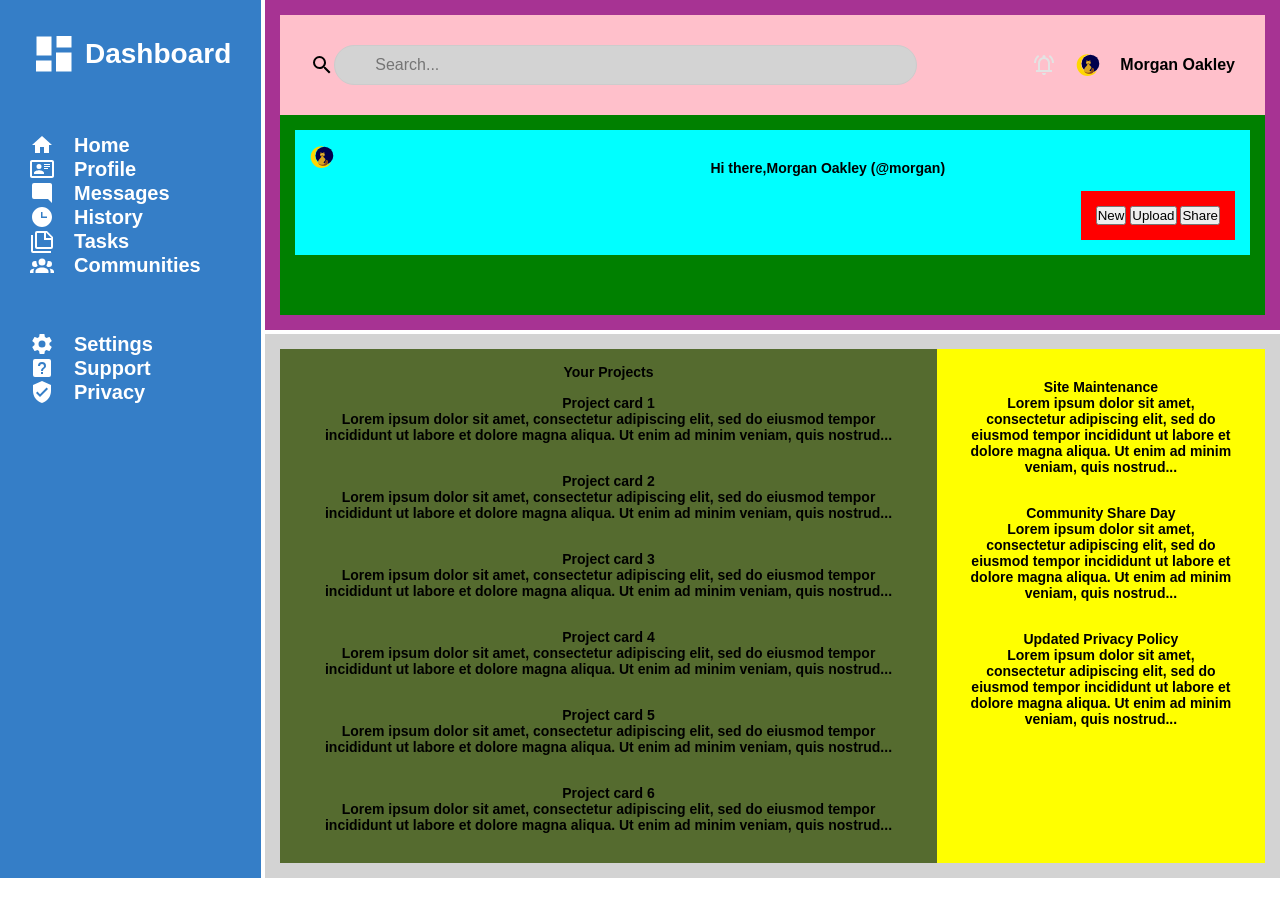
==== index.html @ 62333084 "Laying out the design with grids" ====
<!DOCTYPE html>
<html lang="en">

<head>
    <meta charset="UTF-8">
    <meta name="viewport" content="width=device-width, initial-scale=1.0">
    <title>Admin Dashboard</title>
    <link rel="stylesheet" href="style.css">
    <link rel="preconnect" href="https://fonts.googleapis.com">
    <link rel="preconnect" href="https://fonts.gstatic.com" crossorigin>
    <link href="https://fonts.googleapis.com/css2?family=Roboto:ital,wght@0,100..900;1,100..900&display=swap"
        rel="stylesheet">
</head>

<body>
    <div class="container">
        <div class="sidebar">
            <div class="sidebar-head">

                <svg class="display-icon" viewBox="0 0 24 24">
                    <path d="M13,3V9H21V3M13,21H21V11H13M3,21H11V15H3M3,13H11V3H3V13Z">
                </svg>
                <span>Dashboard</span>
            </div>

            <div class="sidebar-section1">

                <a href="#" class="icon-link">
                    <svg class="icon" viewBox=" 0 0 24 24" width="24" height="24" fill="currentColor">
                        <path d="M10,20V14H14V20H19V12H22L12,3L2,12H5V20H10Z" />
                    </svg>
                    <span>Home</span>
                </a>

                <a href="#" class="icon-link">
                    <svg class="icon" viewBox="0 0 24 24" width="24" height="24" fill="currentColor">
                        <path
                            d="M22,3H2C0.91,3.04 0.04,3.91 0,5V19C0.04,20.09 0.91,20.96 2,21H22C23.09,20.96 23.96,20.09 24,19V5C23.96,3.91 23.09,3.04 22,3M22,19H2V5H22V19M14,17V15.75C14,14.09 10.66,13.25 9,13.25C7.34,13.25 4,14.09 4,15.75V17H14M9,7A2.5,2.5 0 0,0 6.5,9.5A2.5,2.5 0 0,0 9,12A2.5,2.5 0 0,0 11.5,9.5A2.5,2.5 0 0,0 9,7M14,7V8H20V7H14M14,9V10H20V9H14M14,11V12H18V11H14" />
                    </svg>
                    <span>Profile</span>
                </a>

                <a href="#" class="icon-link">
                    <svg class="icon-link" viewBox="0 0 24 24" width="24" height="24" fill="currentColor">
                        <path d="M22,4C22,2.89 21.1,2 20,2H4A2,2 0 0,0 2,4V16A2,2 0 0,0 4,18H18L22,22V4Z" />
                    </svg>
                    <span>Messages</span>
                </a>

                <a href="#" class="icon-link">
                    <svg class="icon-link" viewBox="0 0 24 24" width="24" height="24" fill="currentColor">
                        <path
                            d="M12 2C6.5 2 2 6.5 2 12C2 17.5 6.5 22 12 22C17.5 22 22 17.5 22 12S17.5 2 12 2M17 13H11V7H12.5V11.5H17V13Z" />
                    </svg>
                    <span>History</span>
                </a>

                <a href="#" class="icon-link">
                    <svg class="icon-link" viewBox="0 0 24 24" width="24" height="24" fill="currentColor">
                        <path
                            d="M3,6V22H21V24H3A2,2 0 0,1 1,22V6H3M16,9H21.5L16,3.5V9M7,2H17L23,8V18A2,2 0 0,1 21,20H7C5.89,20 5,19.1 5,18V4A2,2 0 0,1 7,2M7,4V18H21V11H14V4H7Z" />
                    </svg>
                    <span>Tasks</span>
                </a>

                <a href="#" class="icon-link">
                    <svg class="icon-link" viewBox="0 0 24 24" width="24" height="24" fill="currentColor">
                        <path
                            d="M12,5.5A3.5,3.5 0 0,1 15.5,9A3.5,3.5 0 0,1 12,12.5A3.5,3.5 0 0,1 8.5,9A3.5,3.5 0 0,1 12,5.5M5,8C5.56,8 6.08,8.15 6.53,8.42C6.38,9.85 6.8,11.27 7.66,12.38C7.16,13.34 6.16,14 5,14A3,3 0 0,1 2,11A3,3 0 0,1 5,8M19,8A3,3 0 0,1 22,11A3,3 0 0,1 19,14C17.84,14 16.84,13.34 16.34,12.38C17.2,11.27 17.62,9.85 17.47,8.42C17.92,8.15 18.44,8 19,8M5.5,18.25C5.5,16.18 8.41,14.5 12,14.5C15.59,14.5 18.5,16.18 18.5,18.25V20H5.5V18.25M0,20V18.5C0,17.11 1.89,15.94 4.45,15.6C3.86,16.28 3.5,17.22 3.5,18.25V20H0M24,20H20.5V18.25C20.5,17.22 20.14,16.28 19.55,15.6C22.11,15.94 24,17.11 24,18.5V20Z" />
                    </svg>
                    <span>Communities</span>
                </a>
            </div>

            <div class="sidebar-section2">
                <a href="#" class="icon-link">
                    <svg class="icon-link" viewBox="0 0 24 24" width="24" height="24" fill="currentColor">
                        <path
                            d="M12,15.5A3.5,3.5 0 0,1 8.5,12A3.5,3.5 0 0,1 12,8.5A3.5,3.5 0 0,1 15.5,12A3.5,3.5 0 0,1 12,15.5M19.43,12.97C19.47,12.65 19.5,12.33 19.5,12C19.5,11.67 19.47,11.34 19.43,11L21.54,9.37C21.73,9.22 21.78,8.95 21.66,8.73L19.66,5.27C19.54,5.05 19.27,4.96 19.05,5.05L16.56,6.05C16.04,5.66 15.5,5.32 14.87,5.07L14.5,2.42C14.46,2.18 14.25,2 14,2H10C9.75,2 9.54,2.18 9.5,2.42L9.13,5.07C8.5,5.32 7.96,5.66 7.44,6.05L4.95,5.05C4.73,4.96 4.46,5.05 4.34,5.27L2.34,8.73C2.21,8.95 2.27,9.22 2.46,9.37L4.57,11C4.53,11.34 4.5,11.67 4.5,12C4.5,12.33 4.53,12.65 4.57,12.97L2.46,14.63C2.27,14.78 2.21,15.05 2.34,15.27L4.34,18.73C4.46,18.95 4.73,19.03 4.95,18.95L7.44,17.94C7.96,18.34 8.5,18.68 9.13,18.93L9.5,21.58C9.54,21.82 9.75,22 10,22H14C14.25,22 14.46,21.82 14.5,21.58L14.87,18.93C15.5,18.67 16.04,18.34 16.56,17.94L19.05,18.95C19.27,19.03 19.54,18.95 19.66,18.73L21.66,15.27C21.78,15.05 21.73,14.78 21.54,14.63L19.43,12.97Z" />
                    </svg>
                    <span>Settings</span>
                </a>

                <a href="#" class="icon-link">
                    <svg class="icon-link" viewBox="0 0 24 24" width="24" height="24" fill="currentColor">
                        <path
                            d="M11,18H13V16H11V18M12,6A4,4 0 0,0 8,10H10A2,2 0 0,1 12,8A2,2 0 0,1 14,10C14,12 11,11.75 11,15H13C13,12.75 16,12.5 16,10A4,4 0 0,0 12,6M5,3H19A2,2 0 0,1 21,5V19A2,2 0 0,1 19,21H5A2,2 0 0,1 3,19V5A2,2 0 0,1 5,3Z" />
                    </svg>
                    <span>Support</span>
                </a>

                <a href="#" class="icon-link">
                    <svg class="icon-link" viewBox="0 0 24 24" width="24" height="24" fill="currentColor">
                        <path
                            d="M10,17L6,13L7.41,11.59L10,14.17L16.59,7.58L18,9M12,1L3,5V11C3,16.55 6.84,21.74 12,23C17.16,21.74 21,16.55 21,11V5L12,1Z" />
                    </svg>
                    <span>Privacy</span>
                </a>
            </div>
        </div>


        <div class="header">
            <div class="header-row1">
                <div class="searchbar">
                    <img class="search-icon" src="./icons/magnify.svg" alt="Search" width="24" height="24">
                    <input type="text" class="search-input" name="q" placeholder="Search...">
                </div>
                <div class="userInfo">
                    <img class="svg-icon" src="./icons/notifications_active.svg" alt="notifications" width="24"
                        height="24">
                    <img class="avatar" src="./icons/cat_with_moon.svg" alt="userAvatar" width="24" height="24">
                    <label class="userName">Morgan Oakley</label>
                </div>
            </div>
            <div class="header-row2">
                <div class="userLogin">
                    <img class="avatar" src="./icons/cat_with_moon.svg" alt="userAvatar">
                    <div class="hello">
                        <label>Hi there,</label>
                        <label>Morgan Oakley (@morgan)</label>
                    </div>
                    <div class="menu-bar">
                        <button class="menu-button">New</button>
                        <button class="menu-button">Upload</button>
                        <button class="menu-button">Share</button>
                    </div>
                </div>
            </div>
        </div>
        <div class="main-content">
            <div class="projects">
                <p class="projects-header">Your Projects</p>
                <div class="project-card">
                    <p class="project-card-header">Project card 1</p>
                    <p>Lorem ipsum dolor sit amet, consectetur adipiscing elit, sed do eiusmod tempor incididunt ut
                        labore et dolore magna aliqua. Ut enim ad minim veniam, quis nostrud...</p>
                </div>
                <div class="project-card">
                    <p class="project-card-header">Project card 2</p>
                    <p>Lorem ipsum dolor sit amet, consectetur adipiscing elit, sed do eiusmod tempor incididunt ut
                        labore et dolore magna aliqua. Ut enim ad minim veniam, quis nostrud...</p>
                </div>

                <div class="project-card">
                    <p class="project-card-header">Project card 3</p>
                    <p>Lorem ipsum dolor sit amet, consectetur adipiscing elit, sed do eiusmod tempor incididunt ut
                        labore et dolore magna aliqua. Ut enim ad minim veniam, quis nostrud...</p>
                </div>

                <div class="project-card">
                    <p class="project-card-header">Project card 4</p>
                    <p>Lorem ipsum dolor sit amet, consectetur adipiscing elit, sed do eiusmod tempor incididunt ut
                        labore et dolore magna aliqua. Ut enim ad minim veniam, quis nostrud...</p>
                </div>

                <div class="project-card">
                    <p class="project-card-header">Project card 5</p>
                    <p>Lorem ipsum dolor sit amet, consectetur adipiscing elit, sed do eiusmod tempor incididunt ut
                        labore et dolore magna aliqua. Ut enim ad minim veniam, quis nostrud...</p>
                </div>

                <div class="project-card">
                    <p class="project-card-header">Project card 6</p>
                    <p>Lorem ipsum dolor sit amet, consectetur adipiscing elit, sed do eiusmod tempor incididunt ut
                        labore et dolore magna aliqua. Ut enim ad minim veniam, quis nostrud...</p>
                </div>
            </div>

            <div class="announcements">
                <div class="announcement-details">
                    <p class="announcement-title">Site Maintenance</p>
                    <p>Lorem ipsum dolor sit amet, consectetur adipiscing elit, sed do eiusmod tempor incididunt ut
                        labore et dolore magna aliqua. Ut enim ad minim veniam, quis nostrud...</p>
                </div>

                <div class="announcement-details">
                    <p class="announcement-title">Community Share Day</p>
                    <p>Lorem ipsum dolor sit amet, consectetur adipiscing elit, sed do eiusmod tempor incididunt ut
                        labore et dolore magna aliqua. Ut enim ad minim veniam, quis nostrud...</p>
                </div>

                <div class="announcement-details">
                    <p class="announcement-title">Updated Privacy Policy</p>
                    <p>Lorem ipsum dolor sit amet, consectetur adipiscing elit, sed do eiusmod tempor incididunt ut
                        labore et dolore magna aliqua. Ut enim ad minim veniam, quis nostrud...</p>
                </div>
            </div>

        </div>

    </div>

</body>

</html>
---- style.css ----
* {
    margin: 0;
    padding: 0;
}

.container {
    text-align: center;
    display: grid;
    grid-template-columns: 1fr 6fr;
    gap: 4px;
    grid-template-areas:
        "sidebar header"
        "sidebar main-content";
}

.container div {
    padding: 15px;
    font-size: 14px;
    font-family: Helvetica;
    font-weight: bold;
}

.sidebar {
    background-color: #357EC7;
    color: white;
    text-align: left;
    grid-area: sidebar;
    display: grid;
    row-gap: 25px;
    align-content: start;
    grid-template-columns: 1fr;
    grid-template-areas:
        "sidebar-head"
        "sidebar-section1"
        "sidebar-section2";

}

.icon-link {
    display: grid;
    grid-template-columns: auto 1fr;
    align-items: center;
    gap: 20px;
    text-decoration: none;
    color: #ffffff;
    font-size: 20px;
}

.icon-link:hover {
    text-decoration: underline;
}

.sidebar-head {
    grid-area: sidebar-head;
    display: inline-flex;
    align-items: center;
    gap: 0.5em;
    color: white;
 }

.sidebar-head span {
    font-size: 28px;
}

.display-icon {
    width: 48px;
    height: auto;
    stroke: #357EC7;
    stroke-width: 0.5px;
    stroke-linecap: round;
    stroke-linejoin: round;
    fill: white;
}

.sidebar-section1 {
    grid-area: sidebar-section1;
    display: grid;
    grid-template-columns: auto;
}

.sidebar-section2 {
    grid-area: sidebar-section2;
    display: grid;
    grid-template-columns: auto;
}

.header {
    background-color: rgb(167, 51, 147);
    grid-area: header;
    display: grid;
    grid-template-columns: 1fr;
    grid-template-rows: 1fr 2fr;
    grid-template-areas:
        "header-row1"
        "header-row2";
}

.header-row1 {
    background-color: pink;
    grid-area: header-row1;
    display: grid;
    grid-template-columns: 2fr 1fr;
    grid-template-areas:
        "searchbar userInfo";
}

.header-row2 {
    background-color: green;
    grid-area: header-row2;
    grid-template-areas:
        "userLogin menu-bar";
}

.searchbar {
    grid-area: searchbar;
    display: flex;
    max-width: 800px;
    align-items: center;
}

.search-input {
    width: 100%;
    padding: 10px 15px 10px 40px;
    font-size: 16px;
    border: 1px solid #ccc;
    border-radius: 24px;
    outline: none;
    background-color: lightgray;
    transition: all 0.3s ease;
}

.search-icon {
    grid-area: searchbar;
}

.search-button {
    background-color: gray;
    grid-area: searchbar;
}

.userInfo {
    display: flex;
    justify-content: flex-end;
    gap: 20px;
    align-items: center;
    grid-area: userInfo;

}

.notify {
    stroke: #000000;
}

.avatar {
    width: 24px;
    height: 24px;
    object-fit: cover;
}

.userName {
    font-size: 16px;
    color: black;
    align-items: right;
}

.userLogin {
    grid-area: userLogin;
    display: grid;
    grid-template-columns: 1fr 1fr;
    background-color: aqua;
}

.hello {
    display: flex;
}

.menu-bar {
    background-color: red;
    grid-area: menu-bar;
}

.main-content {
    background-color: lightgray;
    grid-area: main-content;
    display: grid;
    grid-template-columns: 2fr 1fr;
    grid-template-areas:
        "projects announcements";
}

.projects {
    background-color: darkolivegreen;
    grid-area: projects;
}

.announcements {
    background-color: yellow;
    grid-area: announcements;
    grid-template-rows: 1fr 1fr;
    grid-template-areas:
        "announce-details"
        "trending"
}

.announce-details {
    background-color: orange;
}

.trending {
    background-color: beige;
    grid-area: announcements;
}

.svg-icon {
    stroke: #000000;
}
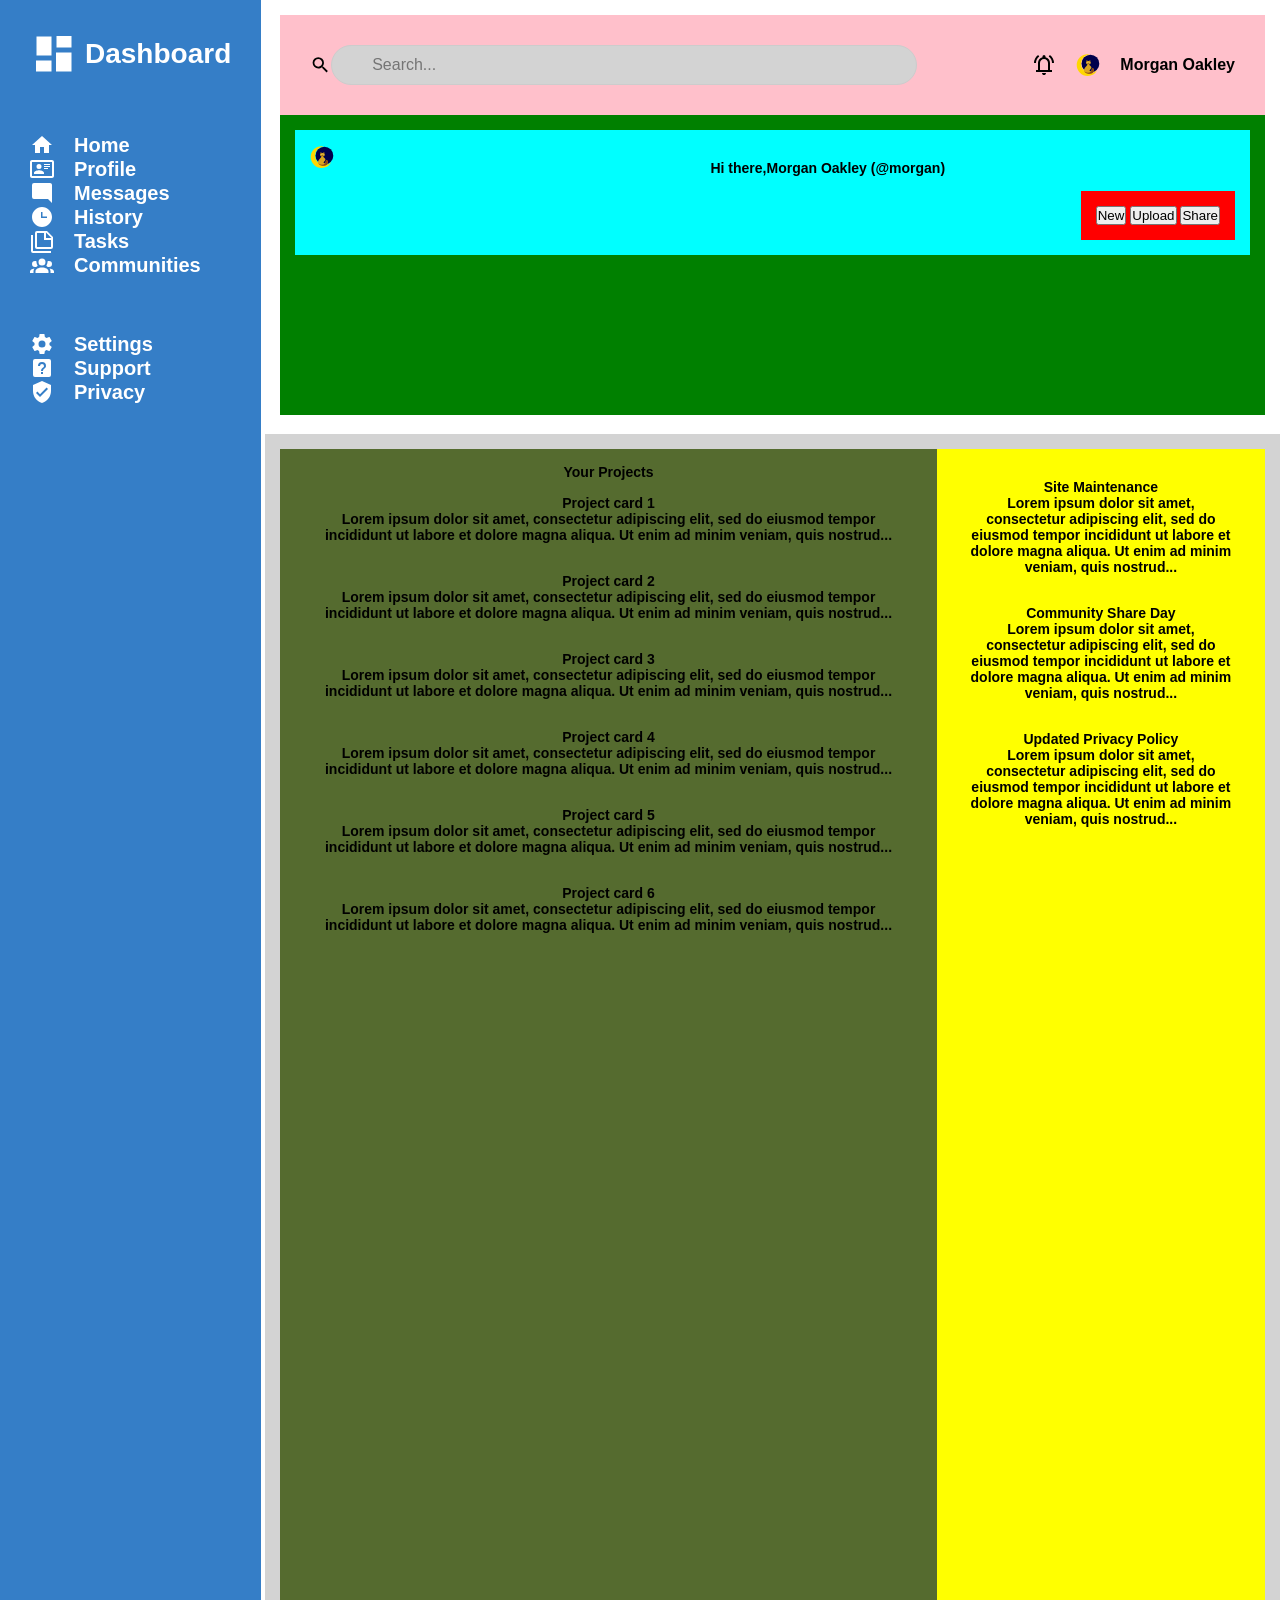
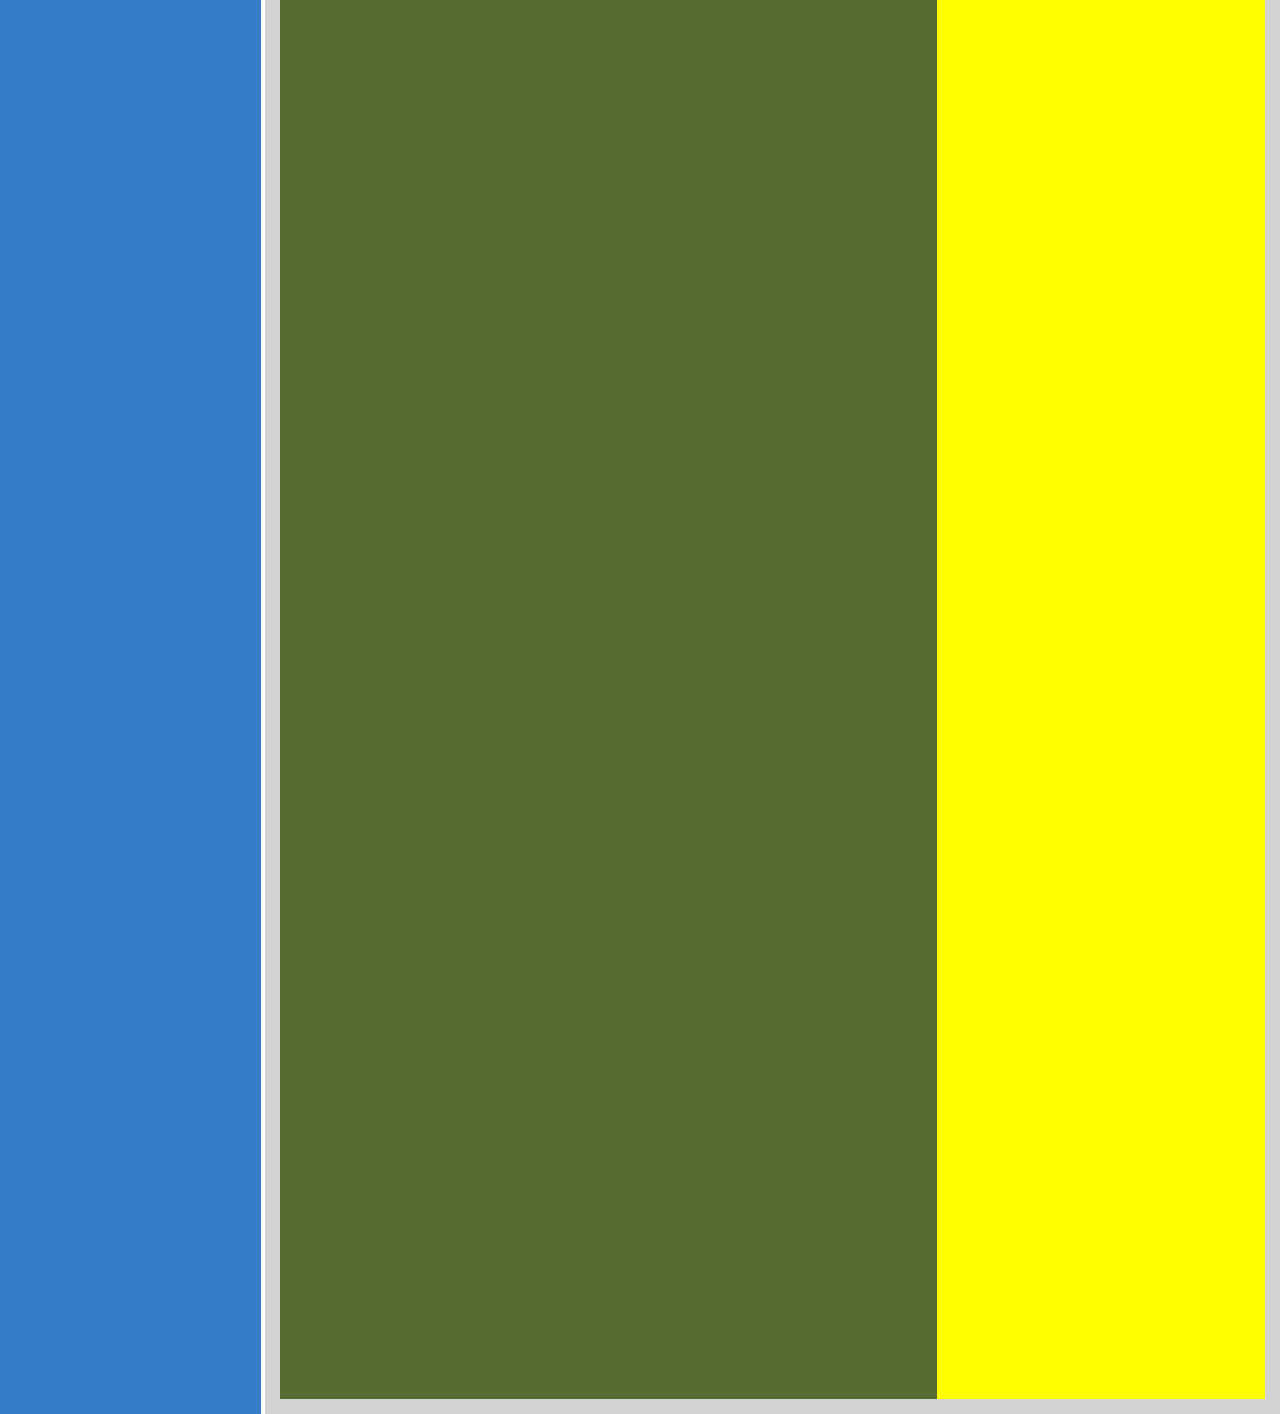
==== commit e1238cd7: "Built out the Project Card Section and Sidebar section" ====
--- a/index.html
+++ b/index.html
@@ -103,14 +103,22 @@
         <div class="header">
             <div class="header-row1">
                 <div class="searchbar">
-                    <img class="search-icon" src="./icons/magnify.svg" alt="Search" width="24" height="24">
+                    <svg class="search-icon" viewBox="0 0 24 24" width="24" height="24" fill="currentColor">
+                        <path
+                            d="M9.5,3A6.5,6.5 0 0,1 16,9.5C16,11.11 15.41,12.59 14.44,13.73L14.71,14H15.5L20.5,19L19,20.5L14,15.5V14.71L13.73,14.44C12.59,15.41 11.11,16 9.5,16A6.5,6.5 0 0,1 3,9.5A6.5,6.5 0 0,1 9.5,3M9.5,5C7,5 5,7 5,9.5C5,12 7,14 9.5,14C12,14 14,12 14,9.5C14,7 12,5 9.5,5Z" />
+                    </svg>
+
                     <input type="text" class="search-input" name="q" placeholder="Search...">
                 </div>
+
                 <div class="userInfo">
-                    <img class="svg-icon" src="./icons/notifications_active.svg" alt="notifications" width="24"
-                        height="24">
+                    <svg class="notifiy-icon" height="24px" viewBox="0 -960 960 960" width="24px" fill="black">
+                        <path
+                            d="M80-560q0-100 44.5-183.5T244-882l47 64q-60 44-95.5 111T160-560H80Zm720 0q0-80-35.5-147T669-818l47-64q75 55 119.5 138.5T880-560h-80ZM160-200v-80h80v-280q0-83 50-147.5T420-792v-28q0-25 17.5-42.5T480-880q25 0 42.5 17.5T540-820v28q80 20 130 84.5T720-560v280h80v80H160Zm320-300Zm0 420q-33 0-56.5-23.5T400-160h160q0 33-23.5 56.5T480-80ZM320-280h320v-280q0-66-47-113t-113-47q-66 0-113 47t-47 113v280Z" />
+                    </svg>
+
                     <img class="avatar" src="./icons/cat_with_moon.svg" alt="userAvatar" width="24" height="24">
-                    <label class="userName">Morgan Oakley</label>
+                    <span class="userName">Morgan Oakley</span>
                 </div>
             </div>
             <div class="header-row2">
--- a/style.css
+++ b/style.css
@@ -7,6 +7,7 @@
     text-align: center;
     display: grid;
     grid-template-columns: 1fr 6fr;
+    grid-template-rows: 1fr 6fr;
     gap: 4px;
     grid-template-areas:
         "sidebar header"
@@ -85,11 +86,11 @@
 }
 
 .header {
-    background-color: rgb(167, 51, 147);
-    grid-area: header;
+    background-color: white;
+  /*  grid-area: header; */
     display: grid;
     grid-template-columns: 1fr;
-    grid-template-rows: 1fr 2fr;
+    grid-template-rows: 1fr 3fr;
     grid-template-areas:
         "header-row1"
         "header-row2";
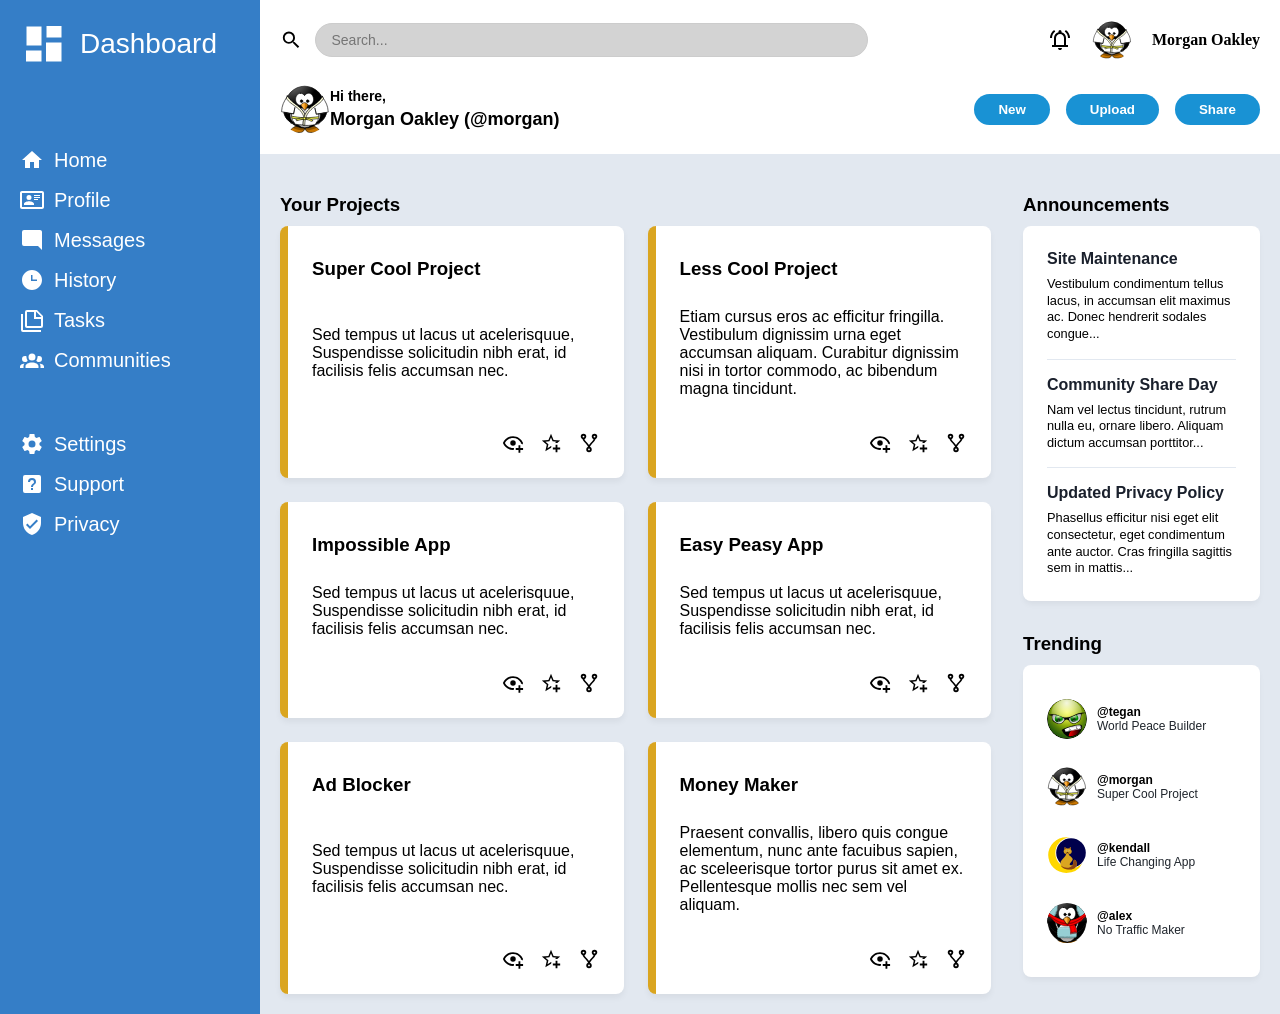
==== commit 8df98c41: "Final design" ====
--- a/index.html
+++ b/index.html
@@ -4,201 +4,456 @@
 <head>
     <meta charset="UTF-8">
     <meta name="viewport" content="width=device-width, initial-scale=1.0">
-    <title>Admin Dashboard</title>
+    <title>Admin Dashboard App - The Final Try</title>
     <link rel="stylesheet" href="style.css">
-    <link rel="preconnect" href="https://fonts.googleapis.com">
-    <link rel="preconnect" href="https://fonts.gstatic.com" crossorigin>
-    <link href="https://fonts.googleapis.com/css2?family=Roboto:ital,wght@0,100..900;1,100..900&display=swap"
-        rel="stylesheet">
 </head>
 
 <body>
-    <div class="container">
+    <!-- Put icons here as symbols for reuse on the page-->
+
+    <!-- Logo -->
+    <svg style="display: none;">
+        <symbol id="logo-icon" viewBox="0 0 24 24">
+            <path d="M13,3V9H21V3M13,21H21V11H13M3,21H11V15H3M3,13H11V3H3V13Z" />
+        </symbol>
+    </svg>
+    <!-- Sidebar Home Menu -->
+    <!-- Home -->
+    <svg style="display: none;">
+        <symbol id="home-icon" viewBox="0 0 24 24">
+            <path d="M10,20V14H14V20H19V12H22L12,3L2,12H5V20H10Z" />
+        </symbol>
+    </svg>
+    <!-- Profile -->
+    <svg style="display: none;">
+        <symbol id="profile-icon" viewBox="0 0 24 24">
+            <path
+                d="M22,3H2C0.91,3.04 0.04,3.91 0,5V19C0.04,20.09 0.91,20.96 2,21H22C23.09,20.96 23.96,20.09 24,19V5C23.96,3.91 23.09,3.04 22,3M22,19H2V5H22V19M14,17V15.75C14,14.09 10.66,13.25 9,13.25C7.34,13.25 4,14.09 4,15.75V17H14M9,7A2.5,2.5 0 0,0 6.5,9.5A2.5,2.5 0 0,0 9,12A2.5,2.5 0 0,0 11.5,9.5A2.5,2.5 0 0,0 9,7M14,7V8H20V7H14M14,9V10H20V9H14M14,11V12H18V11H14" />
+        </symbol>
+    </svg>
+    <!-- Messages -->
+    <svg style="display: none;">
+        <symbol id="messages-icon" viewBox="0 0 24 24">
+            <path d="M22,4C22,2.89 21.1,2 20,2H4A2,2 0 0,0 2,4V16A2,2 0 0,0 4,18H18L22,22V4Z" />
+        </symbol>
+    </svg>
+    <!-- History -->
+    <svg style="display: none;">
+        <symbol id="history-icon" viewBox="0 0 24 24">
+            <path
+                d="M12 2C6.5 2 2 6.5 2 12C2 17.5 6.5 22 12 22C17.5 22 22 17.5 22 12S17.5 2 12 2M17 13H11V7H12.5V11.5H17V13Z" />
+        </symbol>
+    </svg>
+    <!-- Tasks -->
+    <svg style="display: none;">
+        <symbol id="tasks-icon" viewBox="0 0 24 24">
+            <path
+                d="M3,6V22H21V24H3A2,2 0 0,1 1,22V6H3M16,9H21.5L16,3.5V9M7,2H17L23,8V18A2,2 0 0,1 21,20H7C5.89,20 5,19.1 5,18V4A2,2 0 0,1 7,2M7,4V18H21V11H14V4H7Z" />
+        </symbol>
+    </svg>
+    <!-- Communities -->
+    <svg style="display: none;">
+        <symbol id="communities-icon" viewBox="0 0 24 24">
+            <path
+                d="M12,5.5A3.5,3.5 0 0,1 15.5,9A3.5,3.5 0 0,1 12,12.5A3.5,3.5 0 0,1 8.5,9A3.5,3.5 0 0,1 12,5.5M5,8C5.56,8 6.08,8.15 6.53,8.42C6.38,9.85 6.8,11.27 7.66,12.38C7.16,13.34 6.16,14 5,14A3,3 0 0,1 2,11A3,3 0 0,1 5,8M19,8A3,3 0 0,1 22,11A3,3 0 0,1 19,14C17.84,14 16.84,13.34 16.34,12.38C17.2,11.27 17.62,9.85 17.47,8.42C17.92,8.15 18.44,8 19,8M5.5,18.25C5.5,16.18 8.41,14.5 12,14.5C15.59,14.5 18.5,16.18 18.5,18.25V20H5.5V18.25M0,20V18.5C0,17.11 1.89,15.94 4.45,15.6C3.86,16.28 3.5,17.22 3.5,18.25V20H0M24,20H20.5V18.25C20.5,17.22 20.14,16.28 19.55,15.6C22.11,15.94 24,17.11 24,18.5V20Z" />
+        </symbol>
+    </svg>
+
+    <!-- Sidebar Settings Menu -->
+    <!-- Settings -->
+    <svg style="display: none;">
+        <symbol id="settings-icon" viewBox="0 0 24 24">
+            <path
+                d="M12,15.5A3.5,3.5 0 0,1 8.5,12A3.5,3.5 0 0,1 12,8.5A3.5,3.5 0 0,1 15.5,12A3.5,3.5 0 0,1 12,15.5M19.43,12.97C19.47,12.65 19.5,12.33 19.5,12C19.5,11.67 19.47,11.34 19.43,11L21.54,9.37C21.73,9.22 21.78,8.95 21.66,8.73L19.66,5.27C19.54,5.05 19.27,4.96 19.05,5.05L16.56,6.05C16.04,5.66 15.5,5.32 14.87,5.07L14.5,2.42C14.46,2.18 14.25,2 14,2H10C9.75,2 9.54,2.18 9.5,2.42L9.13,5.07C8.5,5.32 7.96,5.66 7.44,6.05L4.95,5.05C4.73,4.96 4.46,5.05 4.34,5.27L2.34,8.73C2.21,8.95 2.27,9.22 2.46,9.37L4.57,11C4.53,11.34 4.5,11.67 4.5,12C4.5,12.33 4.53,12.65 4.57,12.97L2.46,14.63C2.27,14.78 2.21,15.05 2.34,15.27L4.34,18.73C4.46,18.95 4.73,19.03 4.95,18.95L7.44,17.94C7.96,18.34 8.5,18.68 9.13,18.93L9.5,21.58C9.54,21.82 9.75,22 10,22H14C14.25,22 14.46,21.82 14.5,21.58L14.87,18.93C15.5,18.67 16.04,18.34 16.56,17.94L19.05,18.95C19.27,19.03 19.54,18.95 19.66,18.73L21.66,15.27C21.78,15.05 21.73,14.78 21.54,14.63L19.43,12.97Z" />
+        </symbol>
+    </svg>
+    <!-- Support -->
+    <svg style="display: none;">
+        <symbol id="support-icon" viewBox="0 0 24 24">
+            <path
+                d="M11,18H13V16H11V18M12,6A4,4 0 0,0 8,10H10A2,2 0 0,1 12,8A2,2 0 0,1 14,10C14,12 11,11.75 11,15H13C13,12.75 16,12.5 16,10A4,4 0 0,0 12,6M5,3H19A2,2 0 0,1 21,5V19A2,2 0 0,1 19,21H5A2,2 0 0,1 3,19V5A2,2 0 0,1 5,3Z" />
+        </symbol>
+    </svg>
+    <!-- Privacy -->
+    <svg style="display: none;">
+        <symbol id="privacy-icon" viewBox="0 0 24 24">
+            <path
+                d="M10,17L6,13L7.41,11.59L10,14.17L16.59,7.58L18,9M12,1L3,5V11C3,16.55 6.84,21.74 12,23C17.16,21.74 21,16.55 21,11V5L12,1Z" />
+        </symbol>
+    </svg>
+
+    <!-- Header Icons -->
+    <!-- Search/Spyglass -->
+    <svg style="display: none;">
+        <symbol id="search-icon" viewBox="0 0 24 24">
+            <path
+                d="M9.5,3A6.5,6.5 0 0,1 16,9.5C16,11.11 15.41,12.59 14.44,13.73L14.71,14H15.5L20.5,19L19,20.5L14,15.5V14.71L13.73,14.44C12.59,15.41 11.11,16 9.5,16A6.5,6.5 0 0,1 3,9.5A6.5,6.5 0 0,1 9.5,3M9.5,5C7,5 5,7 5,9.5C5,12 7,14 9.5,14C12,14 14,12 14,9.5C14,7 12,5 9.5,5Z" />
+        </symbol>
+    </svg>
+    <!-- Notifications -->
+    <svg style="display: none;">
+        <symbol id="notifications-icon" viewBox="0 -960 960 960" fill="black">
+            <path
+                d="M80-560q0-100 44.5-183.5T244-882l47 64q-60 44-95.5 111T160-560H80Zm720 0q0-80-35.5-147T669-818l47-64q75 55 119.5 138.5T880-560h-80ZM160-200v-80h80v-280q0-83 50-147.5T420-792v-28q0-25 17.5-42.5T480-880q25 0 42.5 17.5T540-820v28q80 20 130 84.5T720-560v280h80v80H160Zm320-300Zm0 420q-33 0-56.5-23.5T400-160h160q0 33-23.5 56.5T480-80ZM320-280h320v-280q0-66-47-113t-113-47q-66 0-113 47t-47 113v280Z" />
+        </symbol>
+    </svg>
+
+    <!-- Project Card Button Icons -->
+    <!-- Star-Plus -->
+    <svg style="display: none;">
+        <symbol id="star-plus-icon" viewBox="0 0 24 24">
+            <path
+                d="M5.8 21L7.4 14L2 9.2L9.2 8.6L12 2L14.8 8.6L22 9.2L18.8 12H18C17.3 12 16.6 12.1 15.9 12.4L18.1 10.5L13.7 10.1L12 6.1L10.3 10.1L5.9 10.5L9.2 13.4L8.2 17.7L12 15.4L12.5 15.7C12.3 16.2 12.1 16.8 12.1 17.3L5.8 21M17 14V17H14V19H17V22H19V19H22V17H19V14H17Z" />
+        </symbol>
+    </svg>
+    <!-- Eye-Plus -->
+    <svg style="display: none;">
+        <symbol id="eye-plus-icon" viewBox="0 0 24 24">
+            <path
+                d="M12,4.5C7,4.5 2.73,7.61 1,12C2.73,16.39 7,19.5 12,19.5C12.36,19.5 12.72,19.5 13.08,19.45C13.03,19.13 13,18.82 13,18.5C13,18.14 13.04,17.78 13.1,17.42C12.74,17.46 12.37,17.5 12,17.5C8.24,17.5 4.83,15.36 3.18,12C4.83,8.64 8.24,6.5 12,6.5C15.76,6.5 19.17,8.64 20.82,12C20.7,12.24 20.56,12.45 20.43,12.68C21.09,12.84 21.72,13.11 22.29,13.5C22.56,13 22.8,12.5 23,12C21.27,7.61 17,4.5 12,4.5M12,9A3,3 0 0,0 9,12A3,3 0 0,0 12,15A3,3 0 0,0 15,12A3,3 0 0,0 12,9M18,14.5V17.5H15V19.5H18V22.5H20V19.5H23V17.5H20V14.5H18Z" />
+        </symbol>
+    </svg>
+    <!-- Share -->
+    <svg style="display: none;">
+        <symbol id="share-icon" viewBox="0 0 24 24">
+            <path
+                d="M6,2A3,3 0 0,1 9,5C9,6.28 8.19,7.38 7.06,7.81C7.15,8.27 7.39,8.83 8,9.63C9,10.92 11,12.83 12,14.17C13,12.83 15,10.92 16,9.63C16.61,8.83 16.85,8.27 16.94,7.81C15.81,7.38 15,6.28 15,5A3,3 0 0,1 18,2A3,3 0 0,1 21,5C21,6.32 20.14,7.45 18.95,7.85C18.87,8.37 18.64,9 18,9.83C17,11.17 15,13.08 14,14.38C13.39,15.17 13.15,15.73 13.06,16.19C14.19,16.62 15,17.72 15,19A3,3 0 0,1 12,22A3,3 0 0,1 9,19C9,17.72 9.81,16.62 10.94,16.19C10.85,15.73 10.61,15.17 10,14.38C9,13.08 7,11.17 6,9.83C5.36,9 5.13,8.37 5.05,7.85C3.86,7.45 3,6.32 3,5A3,3 0 0,1 6,2M6,4A1,1 0 0,0 5,5A1,1 0 0,0 6,6A1,1 0 0,0 7,5A1,1 0 0,0 6,4M18,4A1,1 0 0,0 17,5A1,1 0 0,0 18,6A1,1 0 0,0 19,5A1,1 0 0,0 18,4M12,18A1,1 0 0,0 11,19A1,1 0 0,0 12,20A1,1 0 0,0 13,19A1,1 0 0,0 12,18Z" />
+        </symbol>
+    </svg>
+
+    <!-- MAIN DASHBOARD CONTENT -->
+    <div class="dashboard-container">
+        <!-- Sidebar with Nav Links -->
         <div class="sidebar">
-            <div class="sidebar-head">
-
-                <svg class="display-icon" viewBox="0 0 24 24">
-                    <path d="M13,3V9H21V3M13,21H21V11H13M3,21H11V15H3M3,13H11V3H3V13Z">
+            <div class="sidebar-header">
+                <svg class="logo-icon" viewBox="0 0 24 24">
+                    <use href="#logo-icon"></use>
                 </svg>
                 <span>Dashboard</span>
             </div>
 
-            <div class="sidebar-section1">
-
-                <a href="#" class="icon-link">
-                    <svg class="icon" viewBox=" 0 0 24 24" width="24" height="24" fill="currentColor">
-                        <path d="M10,20V14H14V20H19V12H22L12,3L2,12H5V20H10Z" />
+            <div class="sidebar-nav">
+                <a href="#" class="icon-link">
+                    <svg class="icon" viewBox=" 0 0 24 24">
+                        <use href="#home-icon"></use>
                     </svg>
                     <span>Home</span>
                 </a>
-
-                <a href="#" class="icon-link">
-                    <svg class="icon" viewBox="0 0 24 24" width="24" height="24" fill="currentColor">
-                        <path
-                            d="M22,3H2C0.91,3.04 0.04,3.91 0,5V19C0.04,20.09 0.91,20.96 2,21H22C23.09,20.96 23.96,20.09 24,19V5C23.96,3.91 23.09,3.04 22,3M22,19H2V5H22V19M14,17V15.75C14,14.09 10.66,13.25 9,13.25C7.34,13.25 4,14.09 4,15.75V17H14M9,7A2.5,2.5 0 0,0 6.5,9.5A2.5,2.5 0 0,0 9,12A2.5,2.5 0 0,0 11.5,9.5A2.5,2.5 0 0,0 9,7M14,7V8H20V7H14M14,9V10H20V9H14M14,11V12H18V11H14" />
+                <a href="#" class="icon-link">
+                    <svg class="icon" viewBox="0 0 24 24">
+                        <use href="#profile-icon"></use>
                     </svg>
                     <span>Profile</span>
                 </a>
 
                 <a href="#" class="icon-link">
-                    <svg class="icon-link" viewBox="0 0 24 24" width="24" height="24" fill="currentColor">
-                        <path d="M22,4C22,2.89 21.1,2 20,2H4A2,2 0 0,0 2,4V16A2,2 0 0,0 4,18H18L22,22V4Z" />
+                    <svg class="icon" viewBox="0 0 24 24">
+                        <use href="#messages-icon"></use>
                     </svg>
                     <span>Messages</span>
                 </a>
 
                 <a href="#" class="icon-link">
-                    <svg class="icon-link" viewBox="0 0 24 24" width="24" height="24" fill="currentColor">
-                        <path
-                            d="M12 2C6.5 2 2 6.5 2 12C2 17.5 6.5 22 12 22C17.5 22 22 17.5 22 12S17.5 2 12 2M17 13H11V7H12.5V11.5H17V13Z" />
+                    <svg class="icon" viewBox="0 0 24 24">
+                        <use href="#history-icon"></use>
                     </svg>
                     <span>History</span>
                 </a>
 
                 <a href="#" class="icon-link">
-                    <svg class="icon-link" viewBox="0 0 24 24" width="24" height="24" fill="currentColor">
-                        <path
-                            d="M3,6V22H21V24H3A2,2 0 0,1 1,22V6H3M16,9H21.5L16,3.5V9M7,2H17L23,8V18A2,2 0 0,1 21,20H7C5.89,20 5,19.1 5,18V4A2,2 0 0,1 7,2M7,4V18H21V11H14V4H7Z" />
+                    <svg class="icon" viewBox="0 0 24 24">
+                        <use href="#tasks-icon"></use>
                     </svg>
                     <span>Tasks</span>
                 </a>
 
                 <a href="#" class="icon-link">
-                    <svg class="icon-link" viewBox="0 0 24 24" width="24" height="24" fill="currentColor">
-                        <path
-                            d="M12,5.5A3.5,3.5 0 0,1 15.5,9A3.5,3.5 0 0,1 12,12.5A3.5,3.5 0 0,1 8.5,9A3.5,3.5 0 0,1 12,5.5M5,8C5.56,8 6.08,8.15 6.53,8.42C6.38,9.85 6.8,11.27 7.66,12.38C7.16,13.34 6.16,14 5,14A3,3 0 0,1 2,11A3,3 0 0,1 5,8M19,8A3,3 0 0,1 22,11A3,3 0 0,1 19,14C17.84,14 16.84,13.34 16.34,12.38C17.2,11.27 17.62,9.85 17.47,8.42C17.92,8.15 18.44,8 19,8M5.5,18.25C5.5,16.18 8.41,14.5 12,14.5C15.59,14.5 18.5,16.18 18.5,18.25V20H5.5V18.25M0,20V18.5C0,17.11 1.89,15.94 4.45,15.6C3.86,16.28 3.5,17.22 3.5,18.25V20H0M24,20H20.5V18.25C20.5,17.22 20.14,16.28 19.55,15.6C22.11,15.94 24,17.11 24,18.5V20Z" />
+                    <svg class="icon" viewBox="0 0 24 24">
+                        <use href="#communities-icon"></use>
                     </svg>
                     <span>Communities</span>
                 </a>
             </div>
 
-            <div class="sidebar-section2">
-                <a href="#" class="icon-link">
-                    <svg class="icon-link" viewBox="0 0 24 24" width="24" height="24" fill="currentColor">
-                        <path
-                            d="M12,15.5A3.5,3.5 0 0,1 8.5,12A3.5,3.5 0 0,1 12,8.5A3.5,3.5 0 0,1 15.5,12A3.5,3.5 0 0,1 12,15.5M19.43,12.97C19.47,12.65 19.5,12.33 19.5,12C19.5,11.67 19.47,11.34 19.43,11L21.54,9.37C21.73,9.22 21.78,8.95 21.66,8.73L19.66,5.27C19.54,5.05 19.27,4.96 19.05,5.05L16.56,6.05C16.04,5.66 15.5,5.32 14.87,5.07L14.5,2.42C14.46,2.18 14.25,2 14,2H10C9.75,2 9.54,2.18 9.5,2.42L9.13,5.07C8.5,5.32 7.96,5.66 7.44,6.05L4.95,5.05C4.73,4.96 4.46,5.05 4.34,5.27L2.34,8.73C2.21,8.95 2.27,9.22 2.46,9.37L4.57,11C4.53,11.34 4.5,11.67 4.5,12C4.5,12.33 4.53,12.65 4.57,12.97L2.46,14.63C2.27,14.78 2.21,15.05 2.34,15.27L4.34,18.73C4.46,18.95 4.73,19.03 4.95,18.95L7.44,17.94C7.96,18.34 8.5,18.68 9.13,18.93L9.5,21.58C9.54,21.82 9.75,22 10,22H14C14.25,22 14.46,21.82 14.5,21.58L14.87,18.93C15.5,18.67 16.04,18.34 16.56,17.94L19.05,18.95C19.27,19.03 19.54,18.95 19.66,18.73L21.66,15.27C21.78,15.05 21.73,14.78 21.54,14.63L19.43,12.97Z" />
+            <div class="settings-group">
+                <a href="#" class="icon-link">
+                    <svg class="icon" viewBox="0 0 24 24">
+                        <use href="#settings-icon">
                     </svg>
                     <span>Settings</span>
                 </a>
 
                 <a href="#" class="icon-link">
-                    <svg class="icon-link" viewBox="0 0 24 24" width="24" height="24" fill="currentColor">
-                        <path
-                            d="M11,18H13V16H11V18M12,6A4,4 0 0,0 8,10H10A2,2 0 0,1 12,8A2,2 0 0,1 14,10C14,12 11,11.75 11,15H13C13,12.75 16,12.5 16,10A4,4 0 0,0 12,6M5,3H19A2,2 0 0,1 21,5V19A2,2 0 0,1 19,21H5A2,2 0 0,1 3,19V5A2,2 0 0,1 5,3Z" />
+                    <svg class="icon" viewBox="0v0 24 24">
+                        <use href="#support-icon"></use>
                     </svg>
                     <span>Support</span>
                 </a>
 
                 <a href="#" class="icon-link">
-                    <svg class="icon-link" viewBox="0 0 24 24" width="24" height="24" fill="currentColor">
-                        <path
-                            d="M10,17L6,13L7.41,11.59L10,14.17L16.59,7.58L18,9M12,1L3,5V11C3,16.55 6.84,21.74 12,23C17.16,21.74 21,16.55 21,11V5L12,1Z" />
+                    <svg class="icon" viewBox="0 0 24 24">
+                        <use href="#privacy-icon"></use>
                     </svg>
                     <span>Privacy</span>
                 </a>
             </div>
         </div>
 
-
-        <div class="header">
-            <div class="header-row1">
-                <div class="searchbar">
-                    <svg class="search-icon" viewBox="0 0 24 24" width="24" height="24" fill="currentColor">
-                        <path
-                            d="M9.5,3A6.5,6.5 0 0,1 16,9.5C16,11.11 15.41,12.59 14.44,13.73L14.71,14H15.5L20.5,19L19,20.5L14,15.5V14.71L13.73,14.44C12.59,15.41 11.11,16 9.5,16A6.5,6.5 0 0,1 3,9.5A6.5,6.5 0 0,1 9.5,3M9.5,5C7,5 5,7 5,9.5C5,12 7,14 9.5,14C12,14 14,12 14,9.5C14,7 12,5 9.5,5Z" />
-                    </svg>
-
-                    <input type="text" class="search-input" name="q" placeholder="Search...">
+        <div class="main-content">
+            <div class="header">
+                <div class="header-top">
+                    <div class="search-bar">
+                        <svg class="dark-icon" viewBox="0 0 24 24">
+                            <use href="#search-icon"></use>
+                        </svg>
+
+                        <input type="text" class="search-input" name="q" placeholder="Search...">
+                    </div>
+
+                    <div class="user-profile-top">
+                        <svg class="dark-icon" viewBox="0 0 24 24">
+                            <use href="#notifications-icon"></use>
+                        </svg>
+                        <img class="trending-avatar" src="./icons/judo_penguin.svg" alt="userAvatar">
+                        <p class="username">Morgan Oakley</p>
+
+                    </div>
                 </div>
 
-                <div class="userInfo">
-                    <svg class="notifiy-icon" height="24px" viewBox="0 -960 960 960" width="24px" fill="black">
-                        <path
-                            d="M80-560q0-100 44.5-183.5T244-882l47 64q-60 44-95.5 111T160-560H80Zm720 0q0-80-35.5-147T669-818l47-64q75 55 119.5 138.5T880-560h-80ZM160-200v-80h80v-280q0-83 50-147.5T420-792v-28q0-25 17.5-42.5T480-880q25 0 42.5 17.5T540-820v28q80 20 130 84.5T720-560v280h80v80H160Zm320-300Zm0 420q-33 0-56.5-23.5T400-160h160q0 33-23.5 56.5T480-80ZM320-280h320v-280q0-66-47-113t-113-47q-66 0-113 47t-47 113v280Z" />
-                    </svg>
-
-                    <img class="avatar" src="./icons/cat_with_moon.svg" alt="userAvatar" width="24" height="24">
-                    <span class="userName">Morgan Oakley</span>
+                <div class="header-bottom">
+                    <div class="user-welcome">
+                        <img class="avatar" src="./icons/judo_penguin.svg" alt="userAvatar">
+                        <div class="hello">
+                            <label class="hi-there">Hi there,</label>
+                            <label>Morgan Oakley (@morgan)</label>
+                        </div>
+                    </div>
+
+                    <div class="action-buttons">
+                        <button class="btn">New</button>
+                        <button class="btn">Upload</button>
+                        <button class="btn">Share</button>
+
+                    </div>
                 </div>
             </div>
-            <div class="header-row2">
-                <div class="userLogin">
-                    <img class="avatar" src="./icons/cat_with_moon.svg" alt="userAvatar">
-                    <div class="hello">
-                        <label>Hi there,</label>
-                        <label>Morgan Oakley (@morgan)</label>
-                    </div>
-                    <div class="menu-bar">
-                        <button class="menu-button">New</button>
-                        <button class="menu-button">Upload</button>
-                        <button class="menu-button">Share</button>
+
+            <div class="content-body">
+                <div class="projects-section">
+                    <h3>Your Projects</h3>
+
+                    <div class="projects-grid">
+                        <div class="project-card">
+                            <h3>Super Cool Project</h3>
+                            <p>Sed tempus ut lacus ut acelerisquue, Suspendisse solicitudin nibh erat, id facilisis
+                                felis accumsan nec.</p>
+                            <div class="card-actions">
+                                <button class="project-card-action-button">
+                                    <svg class="" aria-hidden="true">
+                                        <use href="#eye-plus-icon"></use>
+                                    </svg>
+                                </button>
+                                <button class="project-card-action-button">
+                                    <svg class="" aria-hidden="true">
+                                        <use href="#star-plus-icon"></use>
+                                    </svg>
+                                </button>
+                                <button class="project-card-action-button">
+                                    <svg class="" aria-hidden="true">
+                                        <use href="#share-icon"></use>
+                                    </svg>
+                                </button>
+                            </div>
+                        </div>
+
+                        <div class="project-card">
+                            <h3>Less Cool Project</h3>
+                            <p>Etiam cursus eros ac efficitur fringilla. Vestibulum dignissim urna eget accumsan
+                                aliquam. Curabitur dignissim nisi in tortor commodo, ac
+                                bibendum magna tincidunt.</p>
+                            <div class="card-actions">
+                                <button class="project-card-action-button">
+                                    <svg class="" aria-hidden="true">
+                                        <use href="#eye-plus-icon"></use>
+                                    </svg>
+                                </button>
+                                <button class="project-card-action-button">
+                                    <svg class="" aria-hidden="true">
+                                        <use href="#star-plus-icon"></use>
+                                    </svg>
+                                </button>
+                                <button class="project-card-action-button">
+                                    <svg class="" aria-hidden="true">
+                                        <use href="#share-icon"></use>
+                                    </svg>
+                                </button>
+                            </div>
+                        </div>
+
+                        <div class="project-card">
+                            <h3>Impossible App</h3>
+                            <p>Sed tempus ut lacus ut acelerisquue, Suspendisse solicitudin nibh erat, id facilisis
+                                felis accumsan nec.</p>
+                            <div class="card-actions">
+                                <button class="project-card-action-button">
+                                    <svg class="" aria-hidden="true">
+                                        <use href="#eye-plus-icon"></use>
+                                    </svg>
+                                </button>
+                                <button class="project-card-action-button">
+                                    <svg class="" aria-hidden="true">
+                                        <use href="#star-plus-icon"></use>
+                                    </svg>
+                                </button>
+                                <button class="project-card-action-button">
+                                    <svg class="" aria-hidden="true">
+                                        <use href="#share-icon"></use>
+                                    </svg>
+                                </button>
+                            </div>
+                        </div>
+
+                        <div class="project-card">
+                            <h3>Easy Peasy App</h3>
+                            <p>Sed tempus ut lacus ut acelerisquue, Suspendisse solicitudin nibh erat, id facilisis
+                                felis accumsan nec.</p>
+                            <div class="card-actions">
+                                <button class="project-card-action-button">
+                                    <svg class="" aria-hidden="true">
+                                        <use href="#eye-plus-icon"></use>
+                                    </svg>
+                                </button>
+                                <button class="project-card-action-button">
+                                    <svg class="" aria-hidden="true">
+                                        <use href="#star-plus-icon"></use>
+                                    </svg>
+                                </button>
+                                <button class="project-card-action-button">
+                                    <svg class="" aria-hidden="true">
+                                        <use href="#share-icon"></use>
+                                    </svg>
+                                </button>
+                            </div>
+                        </div>
+
+                        <div class="project-card">
+                            <h3>Ad Blocker</h3>
+                            <p>Sed tempus ut lacus ut acelerisquue, Suspendisse solicitudin nibh erat, id facilisis
+                                felis accumsan nec.</p>
+                            <div class="card-actions">
+                                <button class="project-card-action-button">
+                                    <svg class="" aria-hidden="true">
+                                        <use href="#eye-plus-icon"></use>
+                                    </svg>
+                                </button>
+                                <button class="project-card-action-button">
+                                    <svg class="" aria-hidden="true">
+                                        <use href="#star-plus-icon"></use>
+                                    </svg>
+                                </button>
+                                <button class="project-card-action-button">
+                                    <svg class="" aria-hidden="true">
+                                        <use href="#share-icon"></use>
+                                    </svg>
+                                </button>
+                            </div>
+                        </div>
+
+                        <div class="project-card">
+                            <h3>Money Maker</h3>
+                            <p>Praesent convallis, libero quis congue elementum, nunc ante facuibus sapien, ac
+                                sceleerisque tortor purus sit amet ex. Pellentesque mollis nec sem vel aliquam.</p>
+                            <div class="card-actions">
+                                <button class="project-card-action-button">
+                                    <svg class="" aria-hidden="true">
+                                        <use href="#eye-plus-icon"></use>
+                                    </svg>
+                                </button>
+                                <button class="project-card-action-button">
+                                    <svg class="" aria-hidden="true">
+                                        <use href="#star-plus-icon"></use>
+                                    </svg>
+                                </button>
+                                <button class="project-card-action-button">
+                                    <svg class="" aria-hidden="true">
+                                        <use href="#share-icon"></use>
+                                    </svg>
+                                </button>
+                            </div>
+                        </div>
+                        
                     </div>
                 </div>
+
+                <div class="widgets-section">
+                    <div class="widget-block">
+                        <h3>Announcements</h3>
+                        <div class="widget-card">
+                            <div class="announcement-item">
+                                <h5>Site Maintenance</h5>
+                                <p>Vestibulum condimentum tellus lacus, in accumsan elit maximus ac. Donec hendrerit
+                                    sodales
+                                    congue...</p>
+
+                            </div>
+                            <div class="announcement-item">
+                                <h5>Community Share Day</h5>
+                                <p>Nam vel lectus tincidunt, rutrum nulla eu, ornare libero. Aliquam dictum accumsan
+                                    porttitor...</p>
+                            </div>
+                            <div class="announcement-item">
+                                <h5>Updated Privacy Policy</h5>
+                                <p>Phasellus efficitur nisi eget elit consectetur, eget condimentum ante auctor. Cras
+                                    fringilla
+                                    sagittis sem in mattis...</p>
+                            </div>
+                        </div>
+                    </div>
+                    <div class="widget-block">
+                        <h3>Trending</h3>
+                        <div class="widget-card trending-list">
+                            <div class="trending-item">
+                                <img class="trending-avatar" src="./icons/raphie_green_lanthern_smiley.svg"
+                                    alt="userAvatar">
+                                <div class="employee-handle">
+                                    <span>@tegan</span>
+                                    <span class="user-role">World Peace Builder</span>
+                                </div>
+                            </div>
+
+                            <div class="trending-item">
+                                <img class="trending-avatar" src="./icons/judo_penguin.svg" alt="userAvatar">
+                                <div class="employee-handle">
+                                    <span>@morgan</span>
+                                    <span class="user-role">Super Cool Project</span>
+                                </div>
+
+                            </div>
+
+                            <div class="trending-item">
+                                <img class="trending-avatar" src="./icons/cat_with_moon.svg" alt="userAvatar">
+                                <div class="employee-handle">
+                                    <span>@kendall</span>
+                                    <span class="user-role">Life Changing App</span>
+                                </div>
+
+                            </div>
+
+
+                            <div class="trending-item">
+                                <img class="trending-avatar" src="./icons/freezin_penguin.svg" alt="userAvatar">
+                                <div class="employee-handle">
+                                    <span>@alex</span>
+                                    <span class="user-role">No Traffic Maker</span>
+                                </div>
+                            </div>
+                        </div>
+                    </div>
+                </div>
+
             </div>
         </div>
-        <div class="main-content">
-            <div class="projects">
-                <p class="projects-header">Your Projects</p>
-                <div class="project-card">
-                    <p class="project-card-header">Project card 1</p>
-                    <p>Lorem ipsum dolor sit amet, consectetur adipiscing elit, sed do eiusmod tempor incididunt ut
-                        labore et dolore magna aliqua. Ut enim ad minim veniam, quis nostrud...</p>
-                </div>
-                <div class="project-card">
-                    <p class="project-card-header">Project card 2</p>
-                    <p>Lorem ipsum dolor sit amet, consectetur adipiscing elit, sed do eiusmod tempor incididunt ut
-                        labore et dolore magna aliqua. Ut enim ad minim veniam, quis nostrud...</p>
-                </div>
-
-                <div class="project-card">
-                    <p class="project-card-header">Project card 3</p>
-                    <p>Lorem ipsum dolor sit amet, consectetur adipiscing elit, sed do eiusmod tempor incididunt ut
-                        labore et dolore magna aliqua. Ut enim ad minim veniam, quis nostrud...</p>
-                </div>
-
-                <div class="project-card">
-                    <p class="project-card-header">Project card 4</p>
-                    <p>Lorem ipsum dolor sit amet, consectetur adipiscing elit, sed do eiusmod tempor incididunt ut
-                        labore et dolore magna aliqua. Ut enim ad minim veniam, quis nostrud...</p>
-                </div>
-
-                <div class="project-card">
-                    <p class="project-card-header">Project card 5</p>
-                    <p>Lorem ipsum dolor sit amet, consectetur adipiscing elit, sed do eiusmod tempor incididunt ut
-                        labore et dolore magna aliqua. Ut enim ad minim veniam, quis nostrud...</p>
-                </div>
-
-                <div class="project-card">
-                    <p class="project-card-header">Project card 6</p>
-                    <p>Lorem ipsum dolor sit amet, consectetur adipiscing elit, sed do eiusmod tempor incididunt ut
-                        labore et dolore magna aliqua. Ut enim ad minim veniam, quis nostrud...</p>
-                </div>
-            </div>
-
-            <div class="announcements">
-                <div class="announcement-details">
-                    <p class="announcement-title">Site Maintenance</p>
-                    <p>Lorem ipsum dolor sit amet, consectetur adipiscing elit, sed do eiusmod tempor incididunt ut
-                        labore et dolore magna aliqua. Ut enim ad minim veniam, quis nostrud...</p>
-                </div>
-
-                <div class="announcement-details">
-                    <p class="announcement-title">Community Share Day</p>
-                    <p>Lorem ipsum dolor sit amet, consectetur adipiscing elit, sed do eiusmod tempor incididunt ut
-                        labore et dolore magna aliqua. Ut enim ad minim veniam, quis nostrud...</p>
-                </div>
-
-                <div class="announcement-details">
-                    <p class="announcement-title">Updated Privacy Policy</p>
-                    <p>Lorem ipsum dolor sit amet, consectetur adipiscing elit, sed do eiusmod tempor incididunt ut
-                        labore et dolore magna aliqua. Ut enim ad minim veniam, quis nostrud...</p>
-                </div>
-            </div>
-
-        </div>
-
     </div>
-
 </body>
 
 </html>
--- a/style.css
+++ b/style.css
@@ -1,69 +1,46 @@
 * {
     margin: 0;
     padding: 0;
-}
-
-.container {
-    text-align: center;
+    box-sizing: border-box;
+    font-family: 'Segoe UI', Tahoma, Geneva, Verdana, sans-serif;
+}
+
+body {
+    background-color: #e2e8f0;
+    /* Light gray background */
+    min-height: 100vh;
+}
+
+/* --- Overall Container Settings  --- */
+.dashboard-container {
     display: grid;
-    grid-template-columns: 1fr 6fr;
-    grid-template-rows: 1fr 6fr;
-    gap: 4px;
-    grid-template-areas:
-        "sidebar header"
-        "sidebar main-content";
-}
-
-.container div {
-    padding: 15px;
-    font-size: 14px;
-    font-family: Helvetica;
-    font-weight: bold;
-}
-
+    grid-template-columns: 260px 1fr;
+    grid-template-areas: "sidebar main-content";
+}
+
+/* --- LEFT SIDEBAR --- */
 .sidebar {
+    grid-area: sidebar;
     background-color: #357EC7;
     color: white;
-    text-align: left;
-    grid-area: sidebar;
-    display: grid;
-    row-gap: 25px;
-    align-content: start;
-    grid-template-columns: 1fr;
-    grid-template-areas:
-        "sidebar-head"
-        "sidebar-section1"
-        "sidebar-section2";
-
-}
-
-.icon-link {
-    display: grid;
-    grid-template-columns: auto 1fr;
-    align-items: center;
-    gap: 20px;
-    text-decoration: none;
-    color: #ffffff;
-    font-size: 20px;
-}
-
-.icon-link:hover {
-    text-decoration: underline;
-}
-
-.sidebar-head {
-    grid-area: sidebar-head;
-    display: inline-flex;
-    align-items: center;
-    gap: 0.5em;
-    color: white;
- }
-
-.sidebar-head span {
-    font-size: 28px;
-}
-
-.display-icon {
+    display: flex;
+    flex-direction: column;
+    gap: 40px;
+    padding: 20px;
+}
+
+.sidebar-header {
+    display: flex;
+    align-items: center;
+    gap: 12px;
+    margin-bottom: 40px;
+}
+
+.sidebar-header span {
+    font-size: 1.75rem;
+}
+
+.logo-icon {
     width: 48px;
     height: auto;
     stroke: #357EC7;
@@ -73,56 +50,82 @@
     fill: white;
 }
 
-.sidebar-section1 {
-    grid-area: sidebar-section1;
+.sidebar-nav {
+    display: flex;
+    flex-direction: column;
+    justify-content: space-between;
+    gap: 16px;
+    padding-bottom: 10px;
+}
+
+.icon-link {
     display: grid;
-    grid-template-columns: auto;
-}
-
-.sidebar-section2 {
-    grid-area: sidebar-section2;
-    display: grid;
-    grid-template-columns: auto;
+    grid-template-columns: auto 1fr;
+    align-items: center;
+    gap: 10px;
+    text-decoration: none;
+    color: #ffffff;
+    font-size: 20px;
+}
+
+.icon-link:hover {
+    text-decoration: underline;
+}
+
+.icon {
+    width: 24px;
+    height: 24px;
+    fill: currentColor;
+}
+
+.settings-group {
+    display: flex;
+    flex-direction: column;
+    gap: 16px;
+    padding-top: 10px;
+}
+
+/* --- Main Area (Projects/Announcements/Trending) --- */
+.main-content {
+    grid-area: main-content;
+    display: flex;
+    flex-direction: column;
+    gap: 20px;
 }
 
 .header {
     background-color: white;
-  /*  grid-area: header; */
-    display: grid;
-    grid-template-columns: 1fr;
-    grid-template-rows: 1fr 3fr;
-    grid-template-areas:
-        "header-row1"
-        "header-row2";
-}
-
-.header-row1 {
-    background-color: pink;
-    grid-area: header-row1;
-    display: grid;
-    grid-template-columns: 2fr 1fr;
-    grid-template-areas:
-        "searchbar userInfo";
-}
-
-.header-row2 {
-    background-color: green;
-    grid-area: header-row2;
-    grid-template-areas:
-        "userLogin menu-bar";
-}
-
-.searchbar {
-    grid-area: searchbar;
-    display: flex;
-    max-width: 800px;
-    align-items: center;
+    display: flex;
+    flex-direction: column;
+    gap: 24px;
+    z-index: 10;
+    padding: 20px;
+}
+
+.header-top,
+.header-bottom {
+    display: flex;
+    justify-content: space-between;
+    align-items: center;
+    /* padding: 10px; */
+
+}
+
+.search-bar {
+    display: flex;
+    /* max-width: 800px; */
+    width: 60%;
+    align-items: center;
+    gap: 12px;
+    /* flex-grow: 0.5; */
+
 }
 
 .search-input {
     width: 100%;
-    padding: 10px 15px 10px 40px;
-    font-size: 16px;
+    /* padding: 10px 15px 10px 40px; */
+    padding: 8px 16px;
+    font-size: 14px;
     border: 1px solid #ccc;
     border-radius: 24px;
     outline: none;
@@ -130,88 +133,235 @@
     transition: all 0.3s ease;
 }
 
-.search-icon {
-    grid-area: searchbar;
-}
-
 .search-button {
     background-color: gray;
-    grid-area: searchbar;
-}
-
-.userInfo {
-    display: flex;
-    justify-content: flex-end;
-    gap: 20px;
-    align-items: center;
-    grid-area: userInfo;
-
-}
-
-.notify {
-    stroke: #000000;
-}
-
-.avatar {
+}
+
+.dark-icon {
+    color: black;
     width: 24px;
     height: 24px;
+    fill: currentColor;
+}
+
+.avatar {
+    width: 50px;
+    height: 50px;
+    border-radius: 50%;
+    /* Makes the image circular */
     object-fit: cover;
-}
-
-.userName {
+    /* Prevents image distortion */
+}
+
+.user-profile-top {
+    display: flex;
+    gap: 20px;
+    align-items: center;
+}
+
+.username {
+    font-family: Cambria, Cochin, Georgia, Times, 'Times New Roman', serif;
     font-size: 16px;
+    font-weight: bold;
+}
+
+.user-welcome {
+    display: flex;
+    align-items: center;
+    font-family: Verdana, Geneva, Tahoma, sans-serif;
+    font-size: 18px;
     color: black;
-    align-items: right;
-}
-
-.userLogin {
-    grid-area: userLogin;
+}
+
+.hello {
+    display: flex;
+    flex-direction: column;
+    text-align: left;
+    gap: 5px;
+    font-weight: bold;
+}
+
+.hi-there {
+    font-size: 14px;
+}
+
+.action-buttons {
+    display: flex;
+    gap: 16px;
+
+}
+
+.btn {
+    background-color: #1992d4;
+    color: white;
+    border: none;
+    padding: 8px 24px;
+    border-radius: 20px;
+    font-weight: bold;
+    cursor: pointer;
+}
+
+/* --- CONTENT CONTAINER (Projects) --- */
+.content-body {
     display: grid;
-    grid-template-columns: 1fr 1fr;
-    background-color: aqua;
-}
-
-.hello {
-    display: flex;
-}
-
-.menu-bar {
-    background-color: red;
-    grid-area: menu-bar;
-}
-
-.main-content {
-    background-color: lightgray;
-    grid-area: main-content;
+    grid-template-columns: 3fr 1fr;
+    gap: 32px;
+    align-items: start;
+    padding: 20px;
+}
+
+.content-body h3 {
+    margin-bottom: 10px;
+}
+
+.projects-grid {
     display: grid;
-    grid-template-columns: 2fr 1fr;
-    grid-template-areas:
-        "projects announcements";
-}
-
-.projects {
-    background-color: darkolivegreen;
-    grid-area: projects;
-}
-
-.announcements {
-    background-color: yellow;
-    grid-area: announcements;
-    grid-template-rows: 1fr 1fr;
-    grid-template-areas:
-        "announce-details"
-        "trending"
-}
-
-.announce-details {
-    background-color: orange;
-}
-
-.trending {
-    background-color: beige;
-    grid-area: announcements;
-}
-
-.svg-icon {
-    stroke: #000000;
+    grid-template-columns: repeat(auto-fit, minmax(300px, 1fr));
+    gap: 24px;
+}
+
+.project-card {
+    background-color: white;
+    padding: 32px 24px 24px 24px;
+    display: flex;
+    flex-direction: column;
+    border-radius: 8px;
+    border-left: 8px solid goldenrod;
+    box-shadow: 0 4px 6px rgba(0, 0, 0, 0.05);
+    display: flex;
+    flex-direction: column;
+    justify-content: space-between;
+    min-height: 200px;
+    align-items: flex-start;
+    text-align: start;
+    gap: 18px;
+}
+
+.project-card-content {
+    grid-column: 2;
+    padding-left: 16px;
+    margin-left: 0;
+    display: flex;
+    flex-direction: column;
+    align-items: flex-start;
+    text-align: left;
+    color: #1f252c;
+}
+
+.card-actions {
+    display: flex;
+    justify-content: flex-end;
+    gap: 16px;
+    margin-top: 16px;
+    margin-left: auto;
+}
+
+.project-card-action-button {
+    background: none;
+    border: none;
+    cursor: pointer;
+    padding: 0;
+    display: flex;
+    align-items: center;
+    justify-content: center;
+    color: #333333;
+    transition: transform 0.1s ease, color 0.2s ease;
+}
+
+.project-card-action-button svg {
+    color: black;
+    width: 22px;
+    height: 22px;
+}
+
+.project-card-action-button:hover {
+    color: #e2b13c;
+    transform: scale(1.05);
+}
+
+/* --- SIDEBAR WIDGETS --- */
+.widgets-section {
+    display: flex;
+    flex-direction: column;
+    gap: 32px;
+}
+
+.widget-card {
+    background-color: white;
+    border-radius: 8px;
+    padding: 24px;
+    box-shadow: 0 4px 6px -1px rgb(0 0 0 / 0.05);
+}
+
+.announcement-item {
+    display: flex;
+    flex-direction: column;
+    text-align: left;
+    padding: 16px 0;
+
+    /* This adds the gray separator line under each item */
+    border-bottom: 1px solid #e2e8f0;
+}
+
+/* Adjust padding for the topmost item */
+.announcement-item:first-child {
+    padding-top: 0;
+}
+
+/* This removes the line from the very last item */
+.announcement-item:last-child {
+    border-bottom: none;
+    padding-bottom: 0;
+}
+
+/* Typography styles */
+.announcement-item h5 {
+    margin: 0 0 8px 0;
+    font-size: 1rem;
+    color: #1a202c;
+    font-weight: 600;
+}
+
+.announcement-item p {
+    font-size: 0.8rem;
+    color: var(--text-muted);
+    line-height: 1.3;
+}
+
+.trending-list {
+    display: flex;
+    flex-direction: column;
+    gap: 8px;
+}
+
+.trending-item {
+    background-attachment: white;
+    display: flex;
+    flex-direction: row;
+    text-align: left;
+    padding: 10px 0;
+    align-items: center;
+    gap: 10px;
+}
+
+.trending-avatar {
+    width: 40px;
+    height: 40px;
+    border-radius: 50%;
+    /* Makes the image circular */
+    object-fit: cover;
+    /* Prevents image distortion */
+}
+
+.employee-handle {
+    display: flex;
+    font-size: 12px;
+    font-weight: bold;
+    flex-direction: column;
+    text-align: left;
+}
+
+.user-role {
+    font-weight: normal;
+    color: #1f252c;
 }
